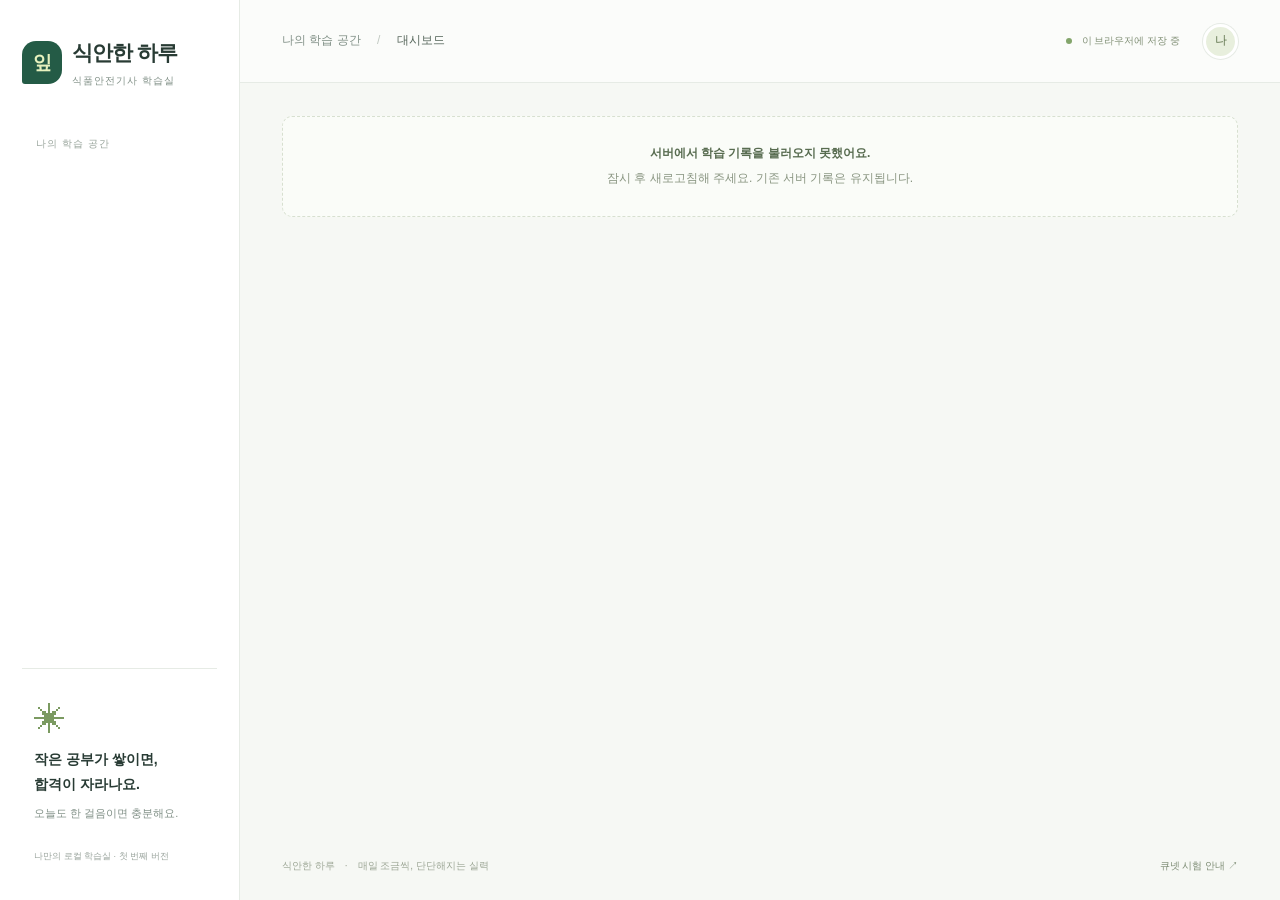
==== sikangi/index.html @ 210bcb98 "식품안전기사 학습실과 관리자 기록 조회 추가" ====
<!doctype html>
<html lang="ko">
<head>
  <meta charset="UTF-8">
  <meta name="viewport" content="width=device-width, initial-scale=1">
  <meta name="theme-color" content="#184c3d">
  <meta name="description" content="식품안전기사 개념 학습, 연습문제, 오답 복습을 한곳에서. 나만의 작은 합격 루틴, 식안한 하루.">
  <title>식안한 하루 · 식품안전기사 학습실</title>
  <link rel="stylesheet" href="/sikangi/styles.css">
  <script src="/sikangi/app.js" defer></script>
</head>
<body>
  <aside class="sidebar">
    <a class="brand" href="#home"><span class="brand-mark">잎</span><span>식안한 하루<small>식품안전기사 학습실</small></span></a>
    <div class="nav-label">나의 학습 공간</div>
    <nav aria-label="주 메뉴" id="navigation"></nav>
    <div class="sidebar-bottom"><span class="seed">✳</span><strong>작은 공부가 쌓이면,<br>합격이 자라나요.</strong><p>오늘도 한 걸음이면 충분해요.</p><span class="version">나만의 로컬 학습실 · 첫 번째 버전</span></div>
  </aside>
  <div class="workspace">
    <header class="topbar"><div class="breadcrumb">나의 학습 공간 <span>/</span> <strong id="breadcrumb">대시보드</strong></div><div class="top-actions"><span class="local-badge"><i></i> 이 브라우저에 저장 중</span><button class="avatar" aria-label="학습 목표 설정" data-action="settings">나</button></div></header>
    <main id="main" tabindex="-1"></main>
    <footer>식안한 하루 <span>·</span> 매일 조금씩, 단단해지는 실력 <a href="https://www.q-net.or.kr/crf005.do?id=crf00503s02&amp;jmCd=1530&amp;jmInfoDivCcd=B0" target="_blank" rel="noopener noreferrer">큐넷 시험 안내 ↗</a></footer>
  </div>
  <dialog id="study-dialog" aria-labelledby="dialog-title"><div id="dialog-content"></div></dialog>
  <div id="toast" role="status" aria-live="polite"></div>
</body>
</html>
---- sikangi/styles.css ----
:root{--green:#245b46;--dark:#183d31;--lime:#d9eea0;--ink:#283b34;--muted:#819087;--line:#e6ebe5;--bg:#f6f8f4;--white:#fff}*{box-sizing:border-box}body{margin:0;background:var(--bg);color:var(--ink);font:14px/1.65 'Noto Sans KR','맑은 고딕',sans-serif}button,input,select,textarea{font:inherit}button,a,input,select,textarea{-webkit-tap-highlight-color:transparent}button,a{touch-action:manipulation}button{cursor:pointer}button:disabled{cursor:default;opacity:.6}a{color:inherit;text-decoration:none}button:focus-visible,a:focus-visible,input:focus-visible,select:focus-visible,textarea:focus-visible{outline:3px solid #92b863;outline-offset:3px}button{border:0}h1,h2,h3,p{margin:0}h1{font-size:27px;letter-spacing:-1.2px;line-height:1.5}h2{font-size:18px;letter-spacing:-.6px}h3{font-size:16px;letter-spacing:-.3px}.sidebar{position:fixed;inset:0 auto 0 0;width:240px;background:#fff;border-right:1px solid var(--line);padding:36px 22px;display:flex;flex-direction:column;z-index:2}.brand{display:flex;align-items:center;gap:10px;font-size:21px;font-weight:800;letter-spacing:-1px}.brand small{display:block;font-size:10px;letter-spacing:1px;color:var(--muted);font-weight:500;margin-top:2px}.brand-mark{display:grid;place-items:center;width:40px;height:43px;background:var(--green);color:#e7f2be;border-radius:14px 14px 14px 3px;font-size:19px}.nav-label{font-size:10px;color:#98a49b;letter-spacing:1px;margin:47px 14px 15px}nav{display:grid;gap:8px}.nav-link{display:flex;align-items:center;gap:13px;padding:12px 15px;border-radius:9px;font-weight:500;color:#78857d;transition:.2s}.nav-link:hover{background:#f6f8f3}.nav-link.active{background:#edf4e8;color:var(--green);font-weight:700}.icon{width:20px;height:20px;display:inline-block;flex-shrink:0;vertical-align:middle}.nav-count{margin-left:auto;background:white;border-radius:6px;min-width:22px;text-align:center;font-size:11px}.sidebar-bottom{margin-top:auto;border-top:1px solid var(--line);padding:25px 12px 0}.seed{display:block;color:#7b9a61;font-size:32px}.sidebar-bottom strong{display:block;font-size:14px;line-height:1.8}.sidebar-bottom p{font-size:11px;color:var(--muted);margin-top:7px}.version{display:block;margin-top:27px;font-size:9px;color:#9ba59e}.workspace{margin-left:240px}.topbar{height:83px;border-bottom:1px solid var(--line);display:flex;align-items:center;justify-content:space-between;padding:0 42px;background:#fff9}.breadcrumb{font-size:12px;color:var(--muted)}.breadcrumb span{margin:0 13px;color:#c0c8c1}.breadcrumb strong{font-weight:500;color:#56665b}.top-actions{display:flex;align-items:center;gap:23px}.local-badge{font-size:10px;color:#819076}.local-badge i{display:inline-block;width:6px;height:6px;background:#83a56b;border-radius:50%;margin-right:7px}.avatar{background:#e8efdd;color:#60744d;border:3px solid white;box-shadow:0 0 0 1px var(--line);border-radius:50%;width:35px;height:35px;font-size:12px}main{max-width:1360px;margin:auto;padding:33px 42px 20px;min-height:calc(100vh - 150px)}.heading-row{display:flex;justify-content:space-between;align-items:center;gap:20px;margin-bottom:24px}.eyebrow{color:#83927c;font-size:11px;margin-bottom:5px}.subtitle{color:var(--muted);font-size:12px;margin-top:7px}.date-chip{font-size:11px;color:#687663;white-space:nowrap;background:white;padding:8px 13px;border:1px solid var(--line);border-radius:7px}.hero{background:var(--dark);color:white;position:relative;overflow:hidden;border-radius:17px;padding:30px 34px;min-height:219px;display:flex;align-items:center;justify-content:space-between}.hero-copy{position:relative;z-index:1;max-width:68%}.pill{display:inline-flex;gap:7px;align-items:center;border-radius:5px;background:#ffffff13;padding:4px 9px;font-size:10px;color:#dfedc9;margin-bottom:12px}.hero h2{font-size:27px;line-height:1.5;font-weight:600;letter-spacing:-1.1px}.hero h2 em{font-style:normal;color:var(--lime)}.hero p{color:#b4c7bb;font-size:11px;margin:9px 0 20px}.button{display:inline-flex;align-items:center;justify-content:center;gap:12px;padding:11px 19px;border-radius:7px;background:var(--green);color:white;font-weight:600;font-size:12px;min-height:42px}.button.lime{background:var(--lime);color:#274631}.button.outline{background:white;color:var(--green);border:1px solid var(--line)}.button.soft{background:#edf3e6;color:var(--green)}.button.text{background:none;padding:4px;color:var(--muted);font-size:11px;min-height:32px}.hero-art{position:absolute;right:43px;top:13px;width:270px;height:240px}.hero-art svg{width:100%;height:100%}.stats{display:grid;grid-template-columns:repeat(4,1fr);gap:14px;margin:22px 0 31px}.stat{padding:18px 20px;background:white;border:1px solid var(--line);border-radius:11px}.stat-label{display:flex;justify-content:space-between;color:#7f8b82;font-size:11px;align-items:center}.stat-label .icon{width:16px;height:16px;color:#91a68b}.stat-value{font-size:27px;font-weight:700;letter-spacing:-1px;margin-top:7px;line-height:1.4}.stat-value small{font-size:12px;font-weight:400;letter-spacing:0;color:#92a08d;margin-left:5px}.stat-hint{font-size:10px;color:#8e9a90;margin-top:5px}.content-grid{display:grid;grid-template-columns:minmax(0,1fr) 310px;gap:24px}.section-title{display:flex;justify-content:space-between;align-items:center;margin-bottom:15px}.section-title small{color:var(--muted);font-size:11px;font-weight:400;margin-left:9px}.course-grid{display:grid;grid-template-columns:repeat(2,minmax(0,1fr));gap:13px}.course{border:1px solid var(--line);background:white;border-radius:12px;padding:21px;display:block;text-align:left;width:100%;transition:transform .18s,border-color .18s}.course:hover{transform:translateY(-3px);border-color:#a7b89a}.course-top{display:flex;align-items:center;justify-content:space-between;margin-bottom:15px}.subject-icon{display:grid;place-items:center;background:#edf3e7;border-radius:10px;width:39px;height:39px;color:#718f59}.subject-icon .icon{width:21px;height:21px}.subject-icon.gold{background:#faf3e4;color:#ae8c43}.subject-icon.blue{background:#edf2f7;color:#718fa5}.subject-icon.rose{background:#f8eeeb;color:#b98b78}.tiny{font-size:10px;color:#9aa597}.course h3{font-size:14px}.course p{font-size:10px;color:var(--muted);margin:5px 0 18px}.progress{height:5px;border-radius:4px;background:#edf1e9;overflow:hidden}.progress span{display:block;height:100%;background:#8aa56b;border-radius:4px;transition:width .2s}.course-bottom{display:flex;justify-content:space-between;margin-top:8px;font-size:10px;color:#94a08f}.course-bottom strong{color:#738965;font-weight:500}.panel{background:white;border:1px solid var(--line);border-radius:12px;padding:22px}.daily{background:#f0f4e9;border-color:#e4ebda}.tag{display:inline-block;padding:3px 8px;background:#e3ebd6;border-radius:4px;font-size:9px;color:#627b4e}.daily h3{margin-top:12px}.daily p{font-size:11px;color:#87927c;margin:7px 0 18px}.daily-bottom{display:flex;justify-content:space-between;align-items:center}.daily-bottom span{font-size:10px;color:#8b987f}.goal-title{display:flex;justify-content:space-between;align-items:center;margin-bottom:16px}.goal-title h3{font-size:13px}.goal-title .button{font-size:10px}.goal-line{font-size:12px;display:flex;align-items:center;justify-content:space-between;margin-bottom:12px}.goal-line strong{color:var(--green)}.checklist{margin-top:17px;border-top:1px solid var(--line);padding-top:13px;display:grid;gap:10px}.check-row{font-size:11px;color:#87927f;display:flex;gap:9px;align-items:center}.check{width:17px;height:17px;border:1px solid #d7dfce;border-radius:50%;display:inline-grid;place-items:center;font-size:10px}.check.done{background:#6c8d50;border-color:#6c8d50;color:white}.side-stack{display:grid;align-content:start;gap:16px}.activity{margin-top:26px}.activity-row{display:flex;gap:14px;align-items:center;padding:13px 0;border-top:1px solid var(--line);font-size:12px}.activity-row span{font-size:10px;color:var(--muted)}.activity-row .activity-info{flex:1}.activity-info strong{font-weight:500}.activity-info span{display:block;margin-top:3px}.round-icon{width:32px;height:32px;background:#eaf0e2;border-radius:9px;display:grid;place-items:center;color:#769157}.empty{border:1px dashed #d7e0d0;border-radius:10px;padding:27px;text-align:center;color:#899581;font-size:12px;background:#fafcf8}.empty .icon{display:block;width:25px;height:25px;margin:0 auto 10px}.empty strong{display:block;color:#586c50;margin-bottom:5px}.empty .button{margin-top:14px}footer{font-size:10px;max-width:1360px;margin:auto;padding:25px 42px;color:#9ca695;display:flex;gap:10px}footer a{margin-left:auto;color:#7c8b73}.filters{display:flex;gap:8px;flex-wrap:wrap;margin:22px 0}.filter{background:white;border:1px solid var(--line);color:#829077;font-size:12px;border-radius:7px;padding:8px 14px}.filter.active{background:var(--green);color:white;border-color:var(--green)}.search{width:100%;padding:13px 17px;border:1px solid var(--line);border-radius:9px;background:white;color:var(--ink)}.lesson-list{display:grid;grid-template-columns:repeat(2,minmax(0,1fr));gap:15px}.lesson-card{padding:23px;background:white;border:1px solid var(--line);border-radius:12px;display:flex;flex-direction:column;align-items:start}.lesson-card .lesson-top{display:flex;justify-content:space-between;align-items:center;width:100%;margin-bottom:12px}.lesson-card p{font-size:12px;color:var(--muted);margin:8px 0 20px;flex:1}.lesson-card .button{font-size:11px}.bookmark{background:none;color:#93a18a;padding:5px}.bookmark.saved{color:#69873d}.notice{padding:13px 17px;background:#edf2e6;border:1px solid #dfe7d4;border-radius:8px;font-size:11px;color:#7c8b6f;margin-bottom:20px}.list-row{padding:21px;background:white;border:1px solid var(--line);border-radius:10px;display:flex;justify-content:space-between;align-items:center;gap:15px;margin-bottom:11px}.list-row p{font-size:11px;color:var(--muted);margin-top:5px}.list-row .button{white-space:nowrap}.exam-panel{padding:30px;border:1px solid var(--line);border-radius:13px;background:white;max-width:760px}.exam-panel h2{margin:15px 0 8px}.exam-panel p{color:var(--muted);font-size:13px}.exam-panel ul{padding-left:20px;color:#76866e;font-size:12px;line-height:2.3;margin:18px 0 25px}dialog{border:1px solid var(--line);border-radius:18px;padding:0;width:min(700px,calc(100% - 28px));max-height:90vh;color:var(--ink);background:#fff;box-shadow:0 30px 100px #12302425}dialog::backdrop{background:#18312477;backdrop-filter:blur(5px)}#dialog-content{padding:29px}.dialog-top{display:flex;justify-content:space-between;align-items:center;gap:10px;margin-bottom:22px}.close{background:#f1f4ed;width:32px;height:32px;border-radius:50%;font-size:20px;color:#7a8971}.dialog-topic{font-size:11px;color:#7c8f6e}.question-title{font-size:21px;line-height:1.7;margin:15px 0 21px}.choices{display:grid;gap:9px}.choice{display:flex;align-items:center;gap:12px;text-align:left;padding:13px 15px;border:1px solid var(--line);background:white;border-radius:9px;color:#5c6e53;font-size:13px;opacity:1!important}.choice span{border:1px solid #dce4d4;border-radius:6px;min-width:25px;height:25px;display:grid;place-items:center;font-size:11px}.choice.selected{border-color:#7d9c65;background:#f2f6ec}.choice.correct{border-color:#6a975b;background:#edf5e7}.choice.wrong{border-color:#d79b87;background:#fff3ed}.dialog-actions{display:flex;justify-content:space-between;align-items:center;gap:12px;margin-top:24px}.explanation{background:#f1f5eb;border-radius:10px;padding:18px;margin-top:18px;font-size:12px;line-height:1.9}.explanation strong{display:block;color:#53753a;margin-bottom:5px}.lesson-content{font-size:14px;line-height:2.1;color:#62705a;white-space:pre-line;margin:18px 0}.note-label{font-size:12px;font-weight:600;display:block;margin:20px 0 8px}textarea{width:100%;min-height:100px;border:1px solid var(--line);border-radius:8px;padding:12px;color:var(--ink);resize:vertical}label.field{display:block;font-size:12px;color:#7f8d75;margin:17px 0}label.field input{display:block;margin-top:7px;width:100%;padding:10px;border:1px solid var(--line);border-radius:7px}.score{text-align:center;padding:30px 0}.score-number{font-size:65px;color:var(--green);font-weight:800;letter-spacing:-4px}.score p{color:var(--muted);font-size:12px}.score h2{margin:12px 0}#toast{position:fixed;bottom:25px;left:calc(50% + 100px);transform:translateX(-50%);padding:12px 22px;border-radius:10px;background:var(--dark);color:white;font-size:12px;box-shadow:0 8px 30px #193b3120;opacity:0;pointer-events:none;transition:opacity .2s;z-index:9}#toast.visible{opacity:1}.page-intro{margin-bottom:24px}.result-label{font-size:11px;color:#819073;margin-bottom:14px}.text-link{color:var(--green);font-size:11px}.mobile-title{display:none}
@media(min-width:1550px){main{padding-top:45px}.hero{min-height:245px}.course{padding:25px}.hero-art{right:90px}.content-grid{grid-template-columns:minmax(0,1fr) 330px}}
@media(max-width:1190px){.sidebar{width:205px;padding:30px 16px}.brand{font-size:18px}.workspace{margin-left:205px}main{padding:28px}.topbar{padding:0 28px}.content-grid{grid-template-columns:minmax(0,1fr) 265px;gap:18px}.hero-art{right:12px;opacity:.8;width:225px}.stat{padding:16px 13px}.stat-hint{font-size:9px}.course{padding:16px}.hero h2{font-size:24px}.panel{padding:18px}footer{padding:25px 28px}}
@media(max-width:980px){.content-grid{grid-template-columns:1fr}.side-stack{grid-template-columns:1fr 1fr}.sidebar{width:185px}.workspace{margin-left:185px}.brand{font-size:16px}.brand-mark{width:33px;height:36px}.hero-art{opacity:.65}.stats{gap:9px}.stat-value{font-size:25px}.stat-hint{display:none}.hero-copy{max-width:75%}.local-badge{font-size:9px}}
@media(max-width:680px){.sidebar{position:sticky;top:0;width:100%;height:auto;padding:12px 16px;border-right:0;border-bottom:1px solid var(--line);gap:14px}.brand{font-size:18px}.brand small,.nav-label,.sidebar-bottom{display:none}.brand-mark{width:31px;height:32px;font-size:16px}nav{display:flex;gap:4px;overflow-x:auto;scrollbar-width:none}.nav-link{padding:7px 10px;font-size:11px;gap:5px;white-space:nowrap;border-radius:7px}.nav-link .icon{width:15px;height:15px}.nav-count{display:none}.workspace{margin-left:0}.topbar{height:49px;padding:0 20px}.breadcrumb{font-size:10px}.avatar{width:28px;height:28px;font-size:10px}main{padding:24px 18px;min-height:65vh}.heading-row{align-items:start;margin-bottom:20px;gap:8px}h1{font-size:23px}.date-chip{font-size:9px;padding:5px 7px;margin-top:5px}.eyebrow{font-size:10px}.subtitle{font-size:11px}.hero{padding:25px 22px;min-height:232px;border-radius:13px}.hero-copy{max-width:100%}.hero h2{font-size:23px}.hero-art{right:-40px;top:53px;width:180px;opacity:.2}.hero p{max-width:225px}.stats{grid-template-columns:repeat(2,1fr);gap:10px;margin:17px 0 25px}.stat{padding:14px 16px}.stat-hint{display:block}.stat-value{font-size:24px}.content-grid{gap:24px}.course-grid{gap:10px}.course{padding:15px}.course h3{font-size:12px}.course p{font-size:9px}.course-top{margin-bottom:12px}.course-bottom{font-size:9px}.section-title h2{font-size:16px}.section-title small{display:none}.side-stack{grid-template-columns:1fr}.lesson-list{grid-template-columns:1fr}.list-row{padding:17px;flex-wrap:wrap}.list-row h3{font-size:14px}.filters{gap:6px}.filter{font-size:10px;padding:7px 9px}.activity-row{font-size:11px}footer{padding:15px 18px;font-size:9px;flex-wrap:wrap;gap:6px}footer a{margin-left:0;width:100%;margin-top:3px}#dialog-content{padding:21px}.question-title{font-size:18px}.choice{font-size:12px}.dialog-actions{flex-wrap:wrap}#toast{left:50%;max-width:90%;width:max-content}.exam-panel{padding:23px}.score-number{font-size:52px}}
@media(prefers-reduced-motion:reduce){*{transition:none!important;scroll-behavior:auto!important}}

progress.progress{display:block;width:100%;border:0;appearance:none;background:#edf1e9;color:#8aa56b}progress.progress::-webkit-progress-bar{background:#edf1e9;border-radius:4px}progress.progress::-webkit-progress-value{background:#8aa56b;border-radius:4px}progress.progress::-moz-progress-bar{background:#8aa56b;border-radius:4px}.target-panel{text-align:left}.target-title{font-size:13px;margin-top:5px}.float-right{float:right}.wrong-title{margin-top:9px}.score-unit{font-size:23px;letter-spacing:0}.admin-bar{display:flex;align-items:center;gap:10px;margin-bottom:20px}.admin-bar .button{margin-left:auto}.sync-warning{color:#a5763d}.learner-summary{display:grid;grid-template-columns:repeat(3,1fr);gap:9px;margin:20px 0}.learner-summary .stat{padding:12px}.learner-summary .stat-value{font-size:23px}

@media(max-width:680px){.top-actions{gap:8px}.local-badge{font-size:8px}.sync-warning{font-size:9px!important}}
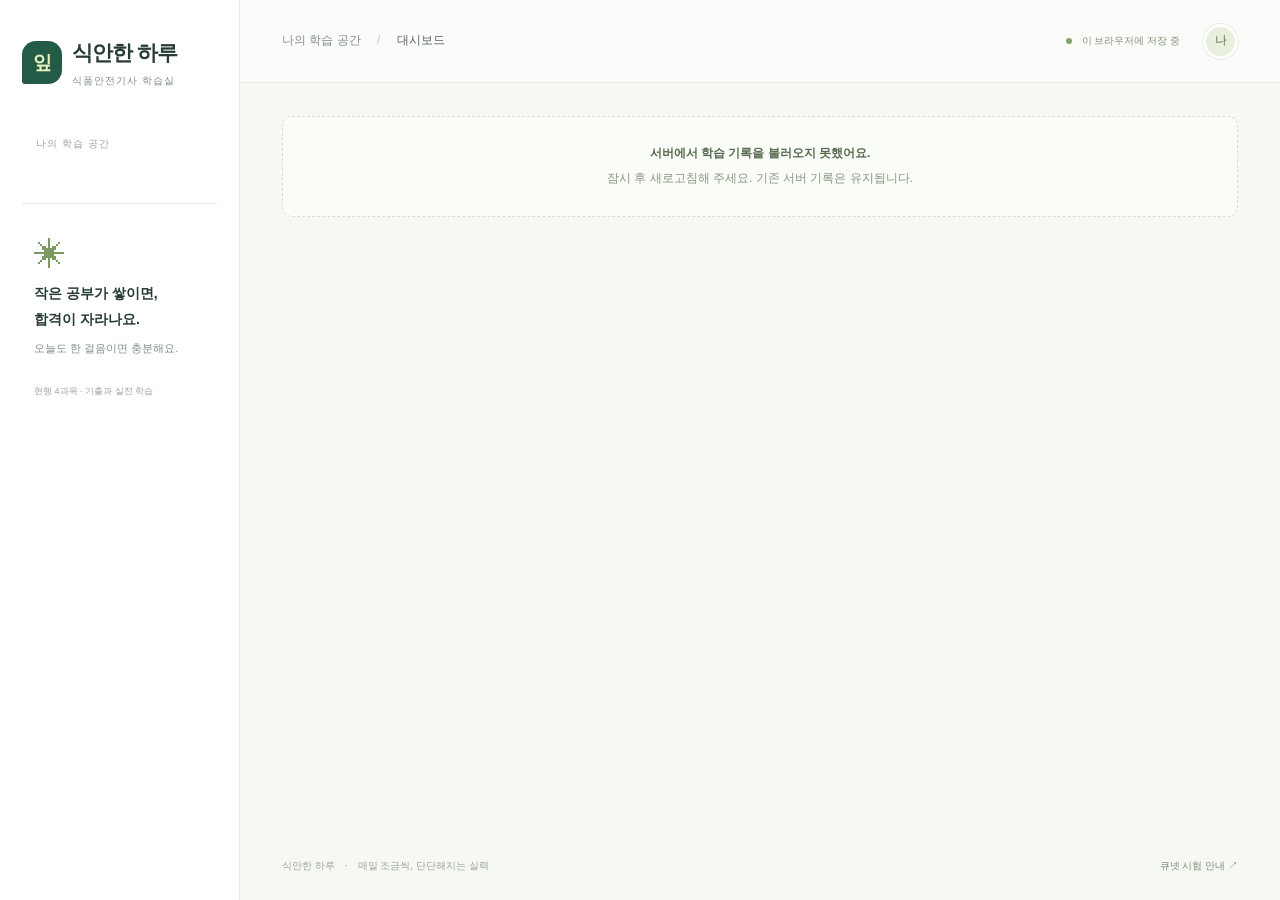
==== commit 36e4bfe5: "현행 모의고사와 비공개 기출 문제은행 및 실기 학습 확장" ====
--- a/sikangi/index.html
+++ b/sikangi/index.html
@@ -7,14 +7,16 @@
   <meta name="description" content="식품안전기사 개념 학습, 연습문제, 오답 복습을 한곳에서. 나만의 작은 합격 루틴, 식안한 하루.">
   <title>식안한 하루 · 식품안전기사 학습실</title>
   <link rel="stylesheet" href="/sikangi/styles.css">
+  <script src="/sikangi/content.js" defer></script>
   <script src="/sikangi/app.js" defer></script>
+  <script src="/sikangi/exam.js" defer></script>
 </head>
 <body>
   <aside class="sidebar">
     <a class="brand" href="#home"><span class="brand-mark">잎</span><span>식안한 하루<small>식품안전기사 학습실</small></span></a>
     <div class="nav-label">나의 학습 공간</div>
     <nav aria-label="주 메뉴" id="navigation"></nav>
-    <div class="sidebar-bottom"><span class="seed">✳</span><strong>작은 공부가 쌓이면,<br>합격이 자라나요.</strong><p>오늘도 한 걸음이면 충분해요.</p><span class="version">나만의 로컬 학습실 · 첫 번째 버전</span></div>
+    <div class="sidebar-bottom"><span class="seed">✳</span><strong>작은 공부가 쌓이면,<br>합격이 자라나요.</strong><p>오늘도 한 걸음이면 충분해요.</p><span class="version">현행 4과목 · 기출과 실전 학습</span></div>
   </aside>
   <div class="workspace">
     <header class="topbar"><div class="breadcrumb">나의 학습 공간 <span>/</span> <strong id="breadcrumb">대시보드</strong></div><div class="top-actions"><span class="local-badge"><i></i> 이 브라우저에 저장 중</span><button class="avatar" aria-label="학습 목표 설정" data-action="settings">나</button></div></header>
--- a/sikangi/styles.css
+++ b/sikangi/styles.css
@@ -8,3 +8,9 @@
 progress.progress{display:block;width:100%;border:0;appearance:none;background:#edf1e9;color:#8aa56b}progress.progress::-webkit-progress-bar{background:#edf1e9;border-radius:4px}progress.progress::-webkit-progress-value{background:#8aa56b;border-radius:4px}progress.progress::-moz-progress-bar{background:#8aa56b;border-radius:4px}.target-panel{text-align:left}.target-title{font-size:13px;margin-top:5px}.float-right{float:right}.wrong-title{margin-top:9px}.score-unit{font-size:23px;letter-spacing:0}.admin-bar{display:flex;align-items:center;gap:10px;margin-bottom:20px}.admin-bar .button{margin-left:auto}.sync-warning{color:#a5763d}.learner-summary{display:grid;grid-template-columns:repeat(3,1fr);gap:9px;margin:20px 0}.learner-summary .stat{padding:12px}.learner-summary .stat-value{font-size:23px}
 
 @media(max-width:680px){.top-actions{gap:8px}.local-badge{font-size:8px}.sync-warning{font-size:9px!important}}
+
+/* 잡지식: 문항 이동 패널은 미응답을 눈으로 찾게 해 시험 종료 전 확인 부담을 줄여줘요. */
+.sidebar{overflow-y:auto}.sidebar-bottom{margin-top:35px}nav{gap:4px}.nav-link{padding-top:9px;padding-bottom:9px}.study-shortcuts{display:grid;grid-template-columns:repeat(3,1fr);gap:15px;margin-top:25px}.study-shortcuts h3{margin:12px 0 7px;font-size:14px}.study-shortcuts p{font-size:11px;color:var(--muted)}.study-form{margin-bottom:23px}.form-grid{display:grid;grid-template-columns:repeat(2,minmax(0,1fr));gap:16px}.study-form label{font-size:12px;color:#6d7f62}.study-form select,.study-form input:not([type=checkbox]){display:block;width:100%;min-height:43px;border:1px solid var(--line);border-radius:7px;padding:9px 12px;margin-top:7px;background:white;color:var(--ink)}.checkbox-label{display:flex;gap:9px;align-items:center;margin:17px 0}.checkbox-label input{accent-color:var(--green);width:16px;height:16px}.toolbar{display:flex;align-items:center;justify-content:space-between;gap:15px}.question-card{padding:23px;background:white;border:1px solid var(--line);border-radius:12px;margin-bottom:13px}.question-meta{display:flex;align-items:center;gap:9px;flex-wrap:wrap;font-size:10px;color:var(--muted);margin-bottom:13px}.question-meta .bookmark{margin-left:auto}.question-card h3{font-size:14px;line-height:1.9;font-weight:500}.question-bottom{display:flex;align-items:center;justify-content:space-between;gap:15px;margin-top:16px}.past-tag{background:#e8eff7;color:#547392}.generated-tag{background:#f3edde;color:#937737}.pagination{display:flex;gap:20px;align-items:center;justify-content:center;margin:25px 0;font-size:12px;color:var(--muted)}.exam-intro{padding:29px 30px;background:var(--dark);color:white;border-radius:14px;margin-bottom:22px}.exam-intro h2{font-size:29px;margin:12px 0}.exam-intro p{font-size:12px;color:#c0d1b7;margin-bottom:8px}.exam-intro .tag{background:#d9eea0;color:#35502b}.exam-intro .tiny{color:#a9c09e}.exam-rules{font-size:12px;line-height:2.2;color:#7f8e74;padding-left:19px;margin:22px 0}.exam-heading{display:flex;align-items:center;justify-content:space-between;margin-bottom:25px;gap:15px}.timer{font-variant-numeric:tabular-nums;background:#e7efdc;color:#42632e;padding:12px 18px;border-radius:10px;font-size:24px;font-weight:700;white-space:nowrap}.exam-layout{display:grid;grid-template-columns:minmax(0,1fr) 260px;align-items:start;gap:20px}.exam-question{padding:28px}.exam-index{position:sticky;top:15px;padding:20px}.index-section{margin-top:18px}.index-section strong{font-size:10px;color:#718467}.number-grid{display:grid;grid-template-columns:repeat(5,1fr);gap:5px;margin-top:8px}.number-button{border:1px solid #e0e6d8;border-radius:6px;background:#fff;color:#7a8871;min-height:31px;font-size:11px}.number-button.filled{background:#e3efd9;color:#365c28;border-color:#c4d5b5}.number-button.flagged{border:2px solid #ba9951}.number-button.current{outline:2px solid var(--green);outline-offset:1px}.source-image{margin:15px 0;font-size:11px;color:#728664;max-width:100%}.source-image summary{cursor:pointer;padding:7px 0}.source-image img{display:block;width:100%;height:auto;background:white;border:1px solid var(--line);border-radius:7px;margin-top:7px}.result-hero{margin:22px 0;text-align:center;padding:30px}.result-hero .score-number{margin:12px 0}.score-grid{display:grid;grid-template-columns:repeat(4,1fr);gap:11px;margin:24px 0}.score-subject{background:#f3f7ed;border-radius:8px;padding:13px 8px;display:grid;gap:4px}.score-subject span{font-size:10px;color:#829075}.score-subject strong{font-size:23px;color:#436733}.score-subject small{font-size:9px;color:#7f9671}.score-subject.shortfall{background:#f8f0e9}.score-subject.shortfall strong{color:#a17b55}.review-card{margin:12px 0;padding:18px;text-align:left}.review-card summary{cursor:pointer;font-size:12px;line-height:1.8}.review-card .button{margin-top:12px}.review-card p{font-size:12px;line-height:1.9;color:#7e8c73}.preserve-lines{white-space:pre-line}.study-wide{width:min(1080px,calc(100% - 28px))}.practice-layout{display:grid;grid-template-columns:minmax(0,1fr) 260px;gap:28px;margin-top:20px}.practice-sidebar{border-left:1px solid var(--line);padding-left:22px}.practice-sidebar>.button{width:100%;margin-bottom:10px}.practice-sidebar details{font-size:11px;line-height:1.9;color:#73886a;margin-top:22px}.practice-sidebar summary{cursor:pointer}.practice-sidebar .lesson-content{font-size:12px}.source-credit{font-size:9px;color:#97a18f;line-height:1.9;margin-top:22px;overflow-wrap:anywhere}#written-response{min-height:160px}.practice-layout .question-title{font-size:19px}.admin-bar{flex-wrap:wrap}.question-title{overflow-wrap:anywhere}.question-bottom .button{flex-shrink:0}.exam-question .dialog-actions{flex-wrap:wrap}
+@media(max-width:1190px){.exam-layout{grid-template-columns:minmax(0,1fr) 215px}.exam-question{padding:21px}.exam-index{padding:15px}.practice-layout{grid-template-columns:minmax(0,1fr) 230px}.study-shortcuts{grid-template-columns:1fr}}
+@media(max-width:900px){.exam-layout{grid-template-columns:1fr}.exam-index{position:static}.exam-index .index-section{display:inline-block;width:calc(50% - 8px);margin-right:8px;vertical-align:top}.practice-layout{grid-template-columns:1fr}.practice-sidebar{border-left:0;border-top:1px solid var(--line);padding:20px 0 0}.study-wide{width:calc(100% - 24px)}}
+@media(max-width:680px){.sidebar{overflow-y:visible}.sidebar-bottom{display:none}.nav-link{padding:7px 9px}.form-grid{grid-template-columns:1fr}.study-shortcuts{gap:10px}.toolbar{align-items:start;flex-direction:column}.question-card{padding:17px}.question-meta{font-size:9px}.question-bottom{align-items:start;flex-direction:column}.question-title{font-size:18px}.timer{font-size:18px;padding:9px 11px}.exam-heading h1{font-size:21px}.exam-intro{padding:23px}.exam-intro h2{font-size:25px}.score-grid{grid-template-columns:repeat(2,1fr)}.result-hero{padding:20px}.exam-index .index-section{width:100%;display:block;margin-right:0}.number-grid{grid-template-columns:repeat(10,minmax(0,1fr))}.number-button{font-size:9px;min-height:29px}.exam-question{padding:18px}.practice-layout{gap:16px}.study-wide #dialog-content{padding:19px}}
